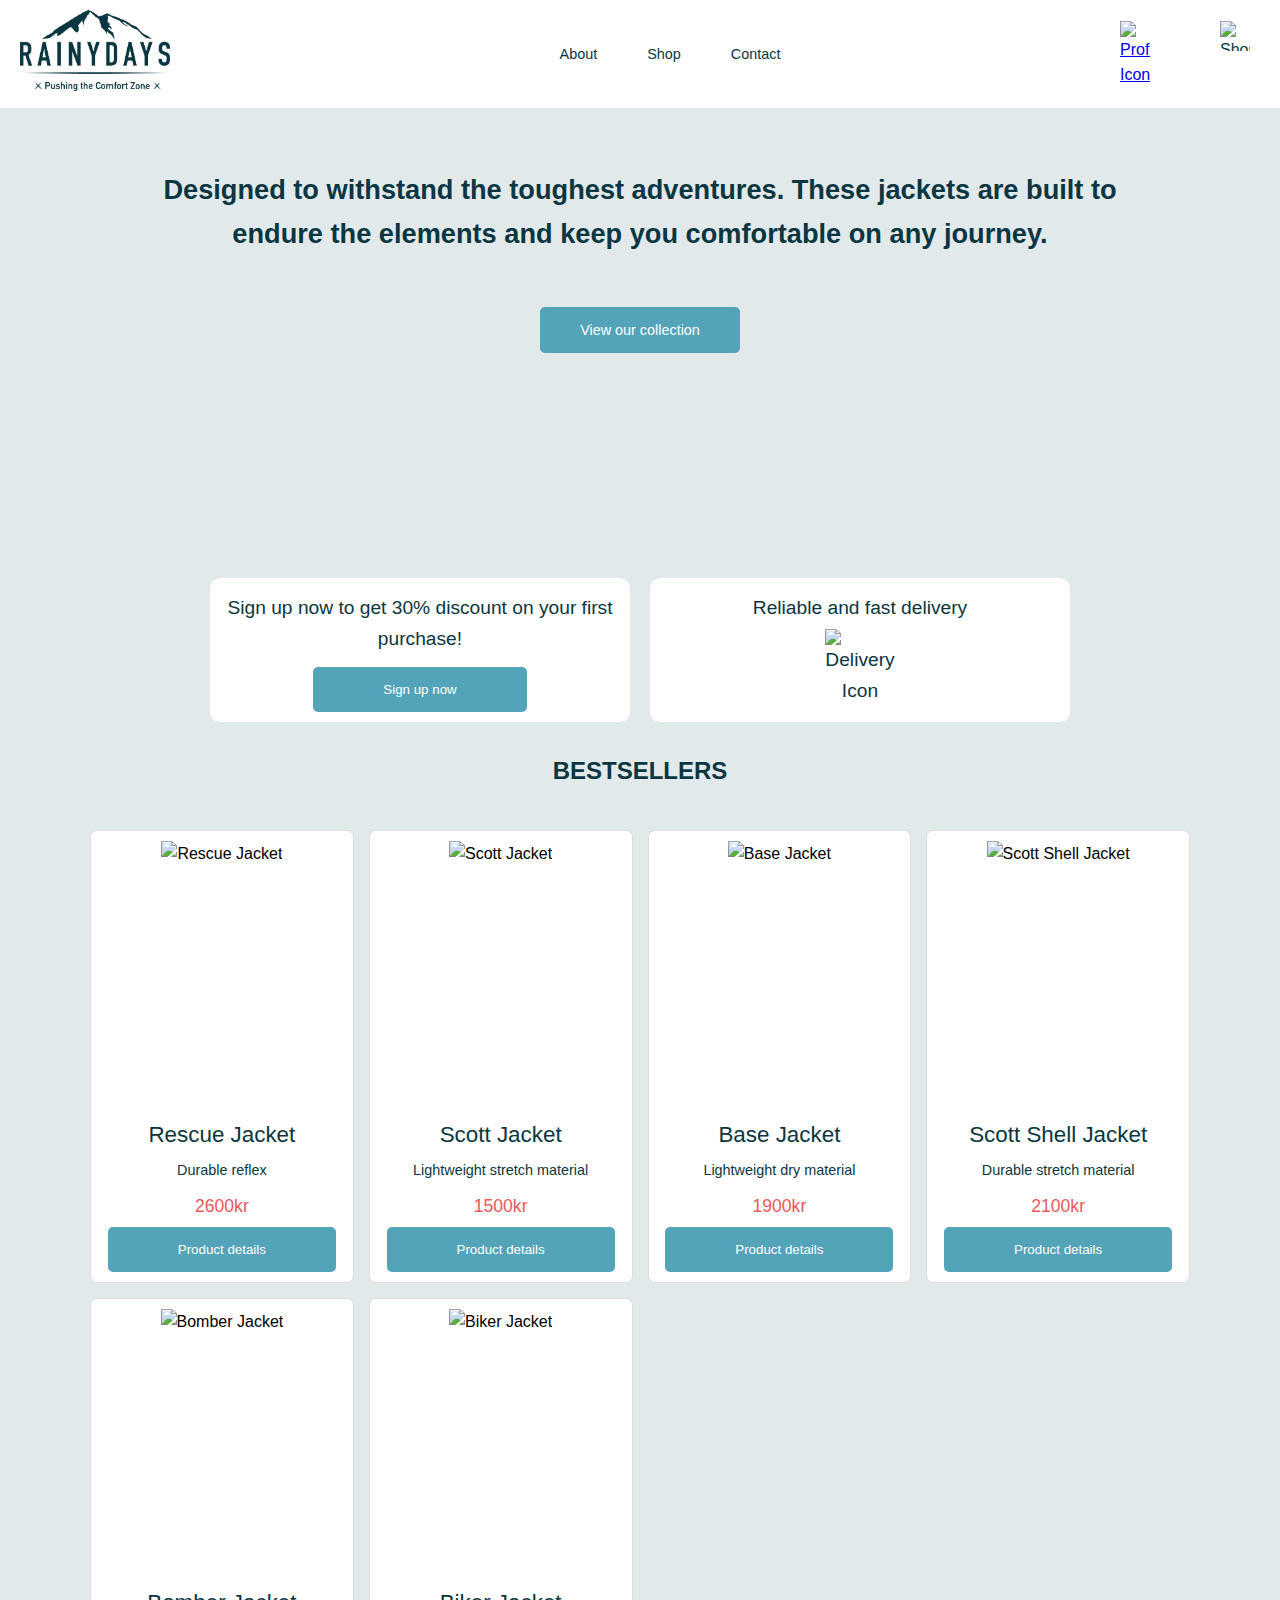
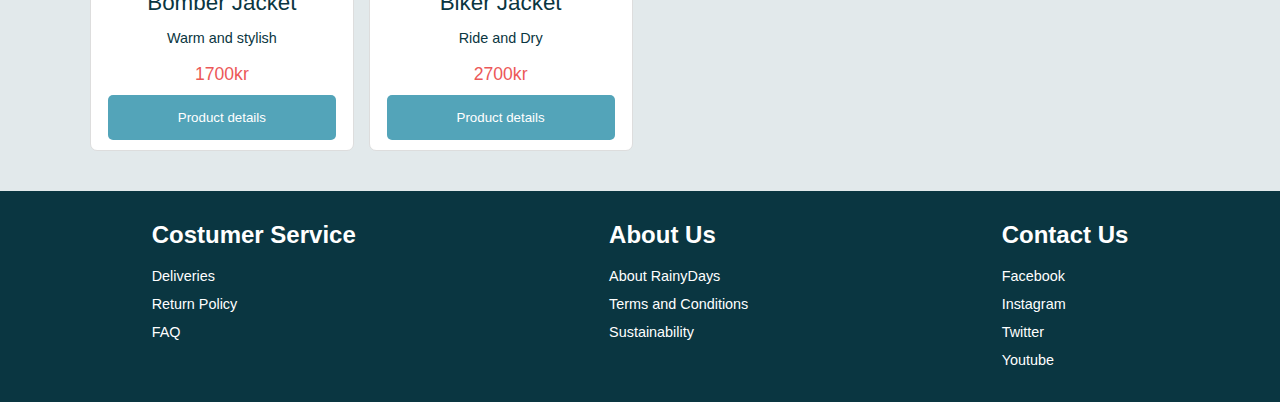
==== index.html @ e70652da "udpate css" ====
<!DOCTYPE html>
<html lang="en">
  <head>
    <meta charset="UTF-8" />
    <meta name="viewport" content="width=device-width, initial-scale=1.0" />
    <meta
      name="description"
      content="Durable jackets for toughest adventures"
    />
    <link rel="stylesheet" href="./css/styles.css" />
    <title>Rainy Days</title>
  </head>

  <body>
    <header>
      <div class="navbar">
        <a href="index.html"
          ><img src="assets/RainyDays_Logo.png" alt="Brand logo" class="logo"
        /></a>
        <nav>
          <ul class="navlist">
            <li><a href="about.html">About</a></li>
            <li><a href="shop.html">Shop</a></li>
            <li><a href="contact.html">Contact</a></li>
          </ul>
        </nav>
        <div class="top-icons">
          <a href="signup.html"><img
            src="assets/profile-icon.png"
            alt="Profile Icon"
            class="profile-icon"
          /></a>
          <img
            src="assets/shopping-bag-icon.png"
            alt="Shopping Icon"
            class="icon"
          />
        </div>
      </div>
    </header>
    <main>
      <section class="banner">
        <div class="banner-content">
          <h1>
            Designed to withstand the toughest adventures. These jackets are
            built to endure the elements and keep you comfortable on any
            journey.
          </h1>
          <a href="shop.html"
            ><button class="cta_banner">View our collection</button></a
          >
        </div>
      </section>
      <section class="column">
        <div class="item promo">
          
          <p>Sign up now to get 30% discount on your first purchase!</p>
          <a href="signup.html"><button class="cta-small">Sign up now</button></a>
        </div>
        <div class="item delivery">
          <p>Reliable and fast delivery</p>
          <img
            src="assets/delivery-icon.png"
            alt="Delivery Icon"
            class="delivery-icon"
          />
        </div>
      </section>
      <h2 class="best-sellers">BESTSELLERS</h2>
      <section class="product-container">
        <figure class="product-item">
          <img
            src="assets/images/RainyDays_Jacket1.jpg"
            class="jacket_image"
            alt="Rescue Jacket"
          />
          <figcaption class="jacket_name">Rescue Jacket</figcaption>
          <p class="jacket_description">Durable reflex</p>
          <p class="jacket_price">2600kr</p>
          <a href="product-page.html"><button class="cta-small">Product details</button></a>
        </figure>

        <figure class="product-item">
          <img
            src="assets/images/RainyDays_Jacket2.jpg"
            class="jacket_image"
            alt="Scott Jacket"
          />
          <figcaption class="jacket_name">Scott Jacket</figcaption>
          <p class="jacket_description">Lightweight stretch material</p>
          <p class="jacket_price">1500kr</p>
          <a href="product-page.html"><button class="cta-small">Product details</button></a>
        </figure>
        <figure class="product-item">
          <img
            src="assets/images/RainyDays_Jacket3.jpg"
            class="jacket_image"
            alt="Base Jacket"
          />
          <figcaption class="jacket_name">Base Jacket</figcaption>
          <p class="jacket_description">Lightweight dry material</p>
          <p class="jacket_price">1900kr</p>
          <a href="product-page.html"><button class="cta-small">Product details</button></a>
        </figure>
        <figure class="product-item">
          <img
            src="assets/images/RainyDays_Jacket4.jpg"
            class="jacket_image"
            alt="Scott Shell Jacket"
          />
          <figcaption class="jacket_name">Scott Shell Jacket</figcaption>
          <p class="jacket_description">Durable stretch material</p>
          <p class="jacket_price">2100kr</p>
          <a href="product-page.html"><button class="cta-small">Product details</button></a>
        </figure>
        <figure class="product-item">
          <img
            src="assets/images/RainyDays_Jacket5.jpg"
            class="jacket_image"
            alt="Bomber Jacket"
          />
          <figcaption class="jacket_name">Bomber Jacket</figcaption>
          <p class="jacket_description">Warm and stylish</p>
          <p class="jacket_price">1700kr</p>
          <a href="product-page.html"><button class="cta-small">Product details</button></a>
        </figure>
        <figure class="product-item">
          <img
            src="assets/images/RainyDays_Jacket6.jpg"
            class="jacket_image"
            alt="Biker Jacket"
          />
          <figcaption class="jacket_name">Biker Jacket</figcaption>
          <p class="jacket_description">Ride and Dry</p>
          <p class="jacket_price">2700kr</p>
          <a href="product-page.html"><button class="cta-small">Product details</button></a>
        </figure>
      </section>
    </main>
    <div class="footer-container">
      <div class="footer">
        <div class="footer-heading footer-1">
          <h2>Costumer Service</h2>
          <a href="#">Deliveries</a>
          <a href="#">Return Policy</a>
          <a href="#">FAQ</a>
        </div>
        <div class="footer-heading footer-2">
          <h2>About Us</h2>
          <a href="about.html">About RainyDays</a>
          <a href="#">Terms and Conditions</a>
          <a href="#">Sustainability</a>
        </div>
        <div class="footer-heading footer-3">
          <h2>Contact Us</h2>
          <a href="#">Facebook</a>
          <a href="#">Instagram</a>
          <a href="#">Twitter</a>
          <a href="#">Youtube</a>
        </div>
        
    </div>
  </body>
</html>
---- css/styles.css ----
/* Use import to split up your CSS into manageable chunks */
@import url("./reset.css");
/* Files that are only needed to be imported are called partials */
/* These are marked with an underscore: */
@import url("./variables.css");
/* Feel free to add as many of these imports as you need */

/*body {
  color: var(--color-primary);
  background-color: var(--color-secondary);
}

.centered {
  display: flex;
  justify-content: center;
  align-items: center;
  justify-content: center;
  text-align: center;
}*/

@font-face {
  font-family: "Poppins Medium";
  src: url(../assets/fonts/Poppins-Medium.ttf) format("truetype");
}

* {
  margin: 0;
  padding: 0;
  box-sizing: border-box;
}

body {
  font-family: Poppins Medium, sans-serif;
  line-height: 1.6;
  background-color: #e2e9eb;
}

/* Nav */

header {
  background: #fff;
  color: #0a3641;
  padding: 10px 20px;
}

.logo {
  max-width: 150px;
}

.navbar {
  display: flex;
  align-items: center;
  justify-content: space-between;
}

nav ul {
  display: flex;
  list-style: none;
}

nav ul li {
  margin-left: 50px;
}

nav ul li a {
  font-size: 0.9rem;
  color: #0a3641;
  text-decoration: none;
}

/* Nav icons */

.top-icons {
  display: flex;
}

.profile-icon {
  max-width: 30px;
  margin-right: 70px;
}

.icon {
  max-width: 30px;
  max-height: 30px;
  margin-right: 10px;
}

/* Banner */

.banner {
  background: url("../assets/images/banner2.jpg");
  padding: 60px 20px;
  text-align: center;
  background-size: cover;
  background-repeat: no-repeat;
  background-position-x: center;
  background-position-y: top;
  min-height: 440px;
}

.banner-content h1 {
  margin: 0 100px;
  color: #0a3641;
  font-size: 1.7rem;
}

.cta_banner {
  background: #53a4b9;
  color: #fff;
  border: none;
  padding: 15px 40px;
  font-size: 0.9rem;
  cursor: pointer;
  border-radius: 5px;
  margin-top: 52px;
}

/* Column */

.column {
  display: flex;
  margin: 20px 200px;
}

.item {
  text-align: center;
  padding: 10px;
  flex: 1; /* make it responsive */
  margin: 10px;
  border-radius: 10px;
  color: #0a3641;
  font-size: 1.2rem;
}

.item p {
  margin: 5px 0;
}

.item img {
  max-width: 70px;
}

.promo {
  background: #ffffff;
}

.delivery {
  background: #fff;
}

/* Bestsellers */

.best-sellers {
  text-align: center;
  margin: 20px 0;
  color: #0a3641;
}

.jacket_image {
  max-width: 230px;
  max-height: 270px;
  min-height: 270px;
}

.jacket_name {
  margin-top: 6px;
  font-size: 1.4em;
  color: #0a3641;
}

.jacket_description {
  margin-top: 6px;
  font-size: 0.9em;
  color: #0a3641;
}

.jacket_price {
  margin-top: 6px;
  font-size: 1.1em;
  color: #ec5858;
}

.product-container {
  display: grid;
  grid-template-columns: repeat(auto-fill, minmax(260px, 1fr));
  gap: 15px;
  margin: 40px 90px;
  justify-content: center;
}

.product-item {
  background: #fff;
  border: 1px solid #ddd;
  border-radius: 7px;
  text-align: center;
  padding: 10px;
}

.cta-small {
  background: #53a4b9;
  border: none;
  color: #fff;
  border-radius: 5px;
  padding: 15px 70px;
  margin-top: 7px;
  cursor: pointer;
  max-width: 250px;
  align-items: center;
}

/* Footer */

.footer-container {
  background: #0a3641;
  color: #fff;
  padding: 25px;
  text-align: left;
}

.footer {
  display: flex;
  flex-wrap: wrap;
  justify-content: space-around;
}

.footer-heading h2 {
  margin-bottom: 10px;
}

.footer-heading a {
  color: #fff;
  text-decoration: none;
  display: block;
  margin: 5px 0;
  font-size: 0.9rem;
}

/* Hover */

.navlist a:hover,
.footer-heading a:hover {
  color: #53a4b9;
  transition: 0.3s ease-out;
}

.cta-small:hover,
.cta_banner:hover {
  transform: scale(1.1);
}

/* Media queries */

@media only screen and (max-width: 768px) {
  .navbar {
    flex-direction: column;
    align-items: flex-start;
  }

  .top-icons {
    display: none;
  }

  .nav ul {
    flex-direction: column;
    margin-top: 10px;
  }

  .banner-content h1 {
    margin-top: 130px;
    margin-left: 0;
    margin-right: 0;
    margin-bottom: 0;
    color: #e2e9eb;
  }

  .cta_banner {
    margin-top: 20px;
  }

  .column {
    flex-direction: column;
    align-items: center;
    margin: 10px 0;
  }

  .footer {
    flex-direction: column;
    align-items: center;
  }

  .footer-container {
    text-align: center;
  }

  .about_container {
    flex-direction: column;
    align-items: center;
  }
}

/* About Page */

.about_container {
  display: flex;
  padding: 30px 70px;
  align-items: center;
}

.about_story {
  max-width: 500px;
  min-height: 600px;
  line-height: 1.6;
  color: #0a3641;
  text-align: justify;
  margin-left: 20px;
}

.about_story h1 {
  font-size: 2rem;
  margin-bottom: 20px;
  text-align: center;
}

.about_image {
  max-width: 400px;
  max-height: 550px;
  margin: 10px 10px;
}

/* Product Page */

.product_image {
  max-width: 400px;
  max-height: 390px;
}

.product_details {
  max-width: 500px;
  max-height: 490px;
  line-height: 1.6;
  color: #0a3641;
  text-align: justify;
}

.product_container {
  padding: 15px 40px;
}

.product_price {
  display: flex;
  margin-top: 20px;
}

.jacket_price {
  margin-top: 10px;
}

.product_cta {
  margin-top: 10px;
  margin-left: 40px;
}

/* Contact Us / Sign up */

.contact_container,
.signup_container {
  max-width: 500px;
  padding: 20px;
  margin: 20px 20px;
  background: #fff;
  border-radius: 5px;
}

.contact_title,
.signup_title {
  text-align: center;
  color: #0a3641;
}

label {
  display: block;
  margin: 10px 0 5px;
  color: #0a3641;
  align-items: center;
}

textarea,
input {
  width: 100%;
  margin-bottom: 5px;
  padding: 6px;
  border: 1px solid #0a3641;
  border-radius: 5px;
  opacity: 25%;
}

.contact_cta {
  margin-bottom: 20px;
}

.sign_cta {
  margin-top: 20px;
}
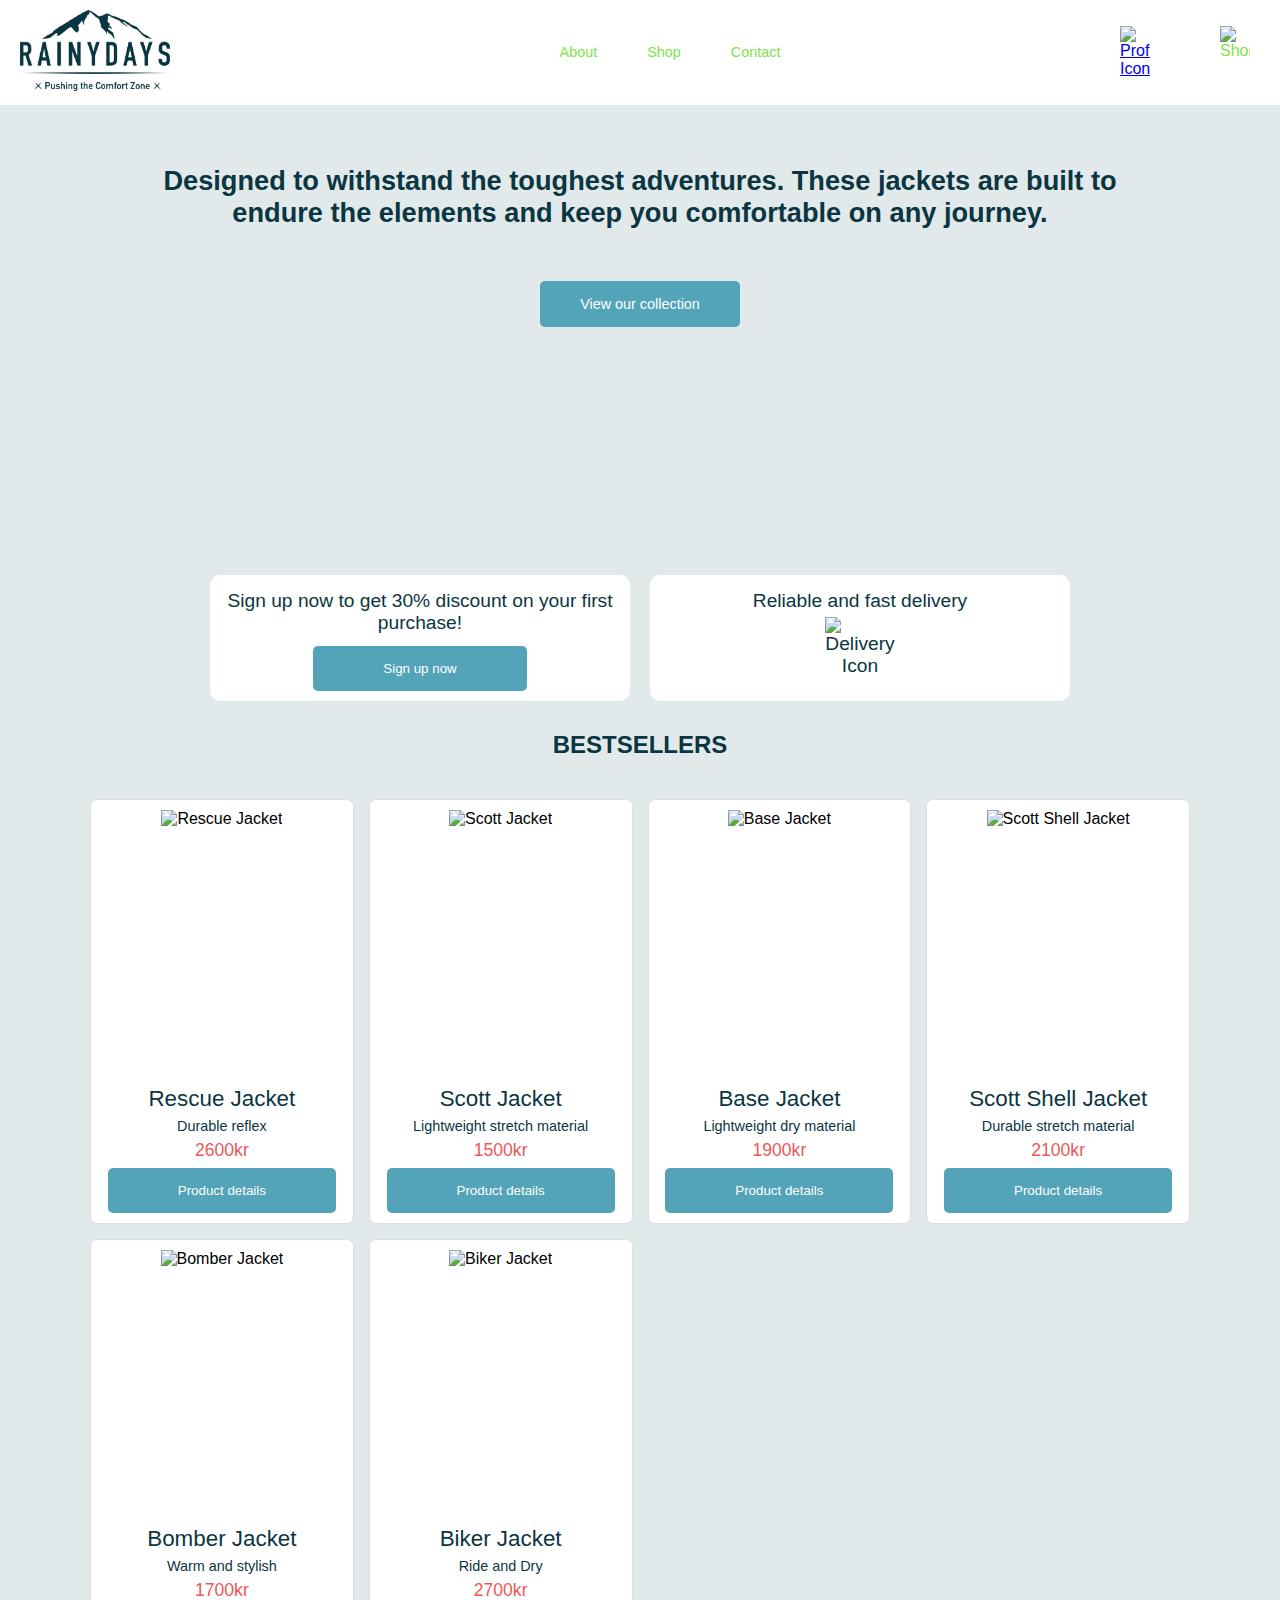
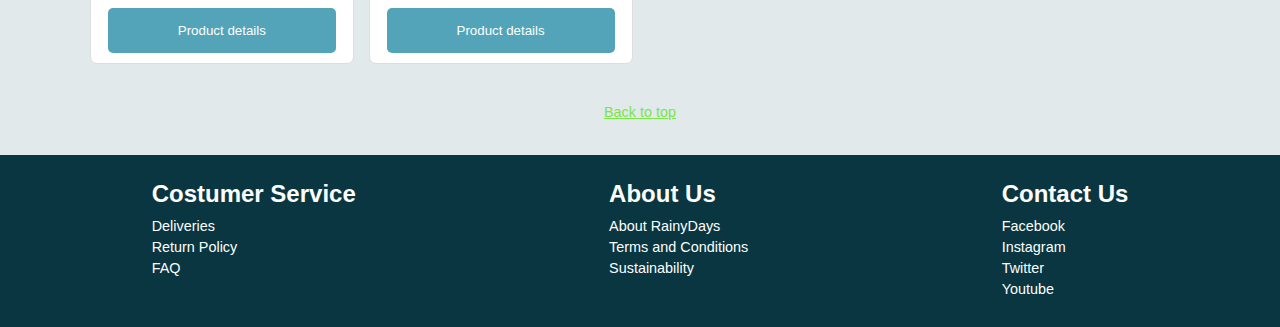
==== commit 465a0af2: "added scroll effect and minor changes" ====
--- a/index.html
+++ b/index.html
@@ -7,13 +7,13 @@
       name="description"
       content="Durable jackets for toughest adventures"
     />
-    <link rel="stylesheet" href="./css/styles.css" />
+    <link rel="stylesheet" href="./css/index.css" />
     <title>Rainy Days</title>
   </head>
 
   <body>
-    <header>
-      <div class="navbar">
+    <header id="top">
+      <div class="navbar" >
         <a href="index.html"
           ><img src="assets/RainyDays_Logo.png" alt="Brand logo" class="logo"
         /></a>
@@ -136,6 +136,7 @@
           <a href="product-page.html"><button class="cta-small">Product details</button></a>
         </figure>
       </section>
+      <a href="#top" class="back_to_top">Back to top</a>
     </main>
     <div class="footer-container">
       <div class="footer">
--- a/css/index.css
+++ b/css/index.css
@@ -0,0 +1,193 @@
+/* Use import to split up your CSS into manageable chunks */
+@import url("./reset.css");
+/* Files that are only needed to be imported are called partials */
+/* These are marked with an underscore: */
+@import url("./variables.css");
+/* Feel free to add as many of these imports as you need */
+
+/*body {
+  color: var(--color-primary);
+  background-color: var(--color-secondary);
+}
+
+.centered {
+  display: flex;
+  justify-content: center;
+  align-items: center;
+  justify-content: center;
+  text-align: center;
+}*/
+
+@import url("./reset.css");
+@import url("./variables.css");
+
+html {
+  scroll-behavior: smooth;
+}
+
+/* Banner */
+
+.banner {
+  background: url("../assets/images/banner2.jpg");
+  padding: 60px 20px;
+  text-align: center;
+  background-size: cover;
+  background-repeat: no-repeat;
+  background-position-x: center;
+  background-position-y: top;
+  min-height: 440px;
+}
+
+.banner-content h1 {
+  margin: 0 100px;
+  color: #0a3641;
+  font-size: 1.7rem;
+}
+
+.cta_banner {
+  background: #53a4b9;
+  color: #fff;
+  border: none;
+  padding: 15px 40px;
+  font-size: 0.9rem;
+  cursor: pointer;
+  border-radius: 5px;
+  margin-top: 52px;
+}
+
+/* Column */
+
+.column {
+  display: flex;
+  margin: 20px 200px;
+}
+
+.item {
+  text-align: center;
+  padding: 10px;
+  flex: 1; /* make it responsive */
+  margin: 10px;
+  border-radius: 10px;
+  color: #0a3641;
+  font-size: 1.2rem;
+}
+
+.item p {
+  margin: 5px 0;
+}
+
+.item img {
+  max-width: 70px;
+}
+
+.promo {
+  background: #ffffff;
+}
+
+.delivery {
+  background: #fff;
+}
+
+/* Bestsellers */
+
+.best-sellers {
+  text-align: center;
+  margin: 20px 0;
+  color: #0a3641;
+}
+
+.jacket_image {
+  max-width: 230px;
+  max-height: 270px;
+  min-height: 270px;
+}
+
+.jacket_name {
+  margin-top: 6px;
+  font-size: 1.4em;
+  color: #0a3641;
+}
+
+.jacket_description {
+  margin-top: 6px;
+  font-size: 0.9em;
+  color: #0a3641;
+}
+
+.jacket_price {
+  margin-top: 6px;
+  font-size: 1.1em;
+  color: #ec5858;
+}
+
+.product-container {
+  display: grid;
+  grid-template-columns: repeat(auto-fill, minmax(260px, 1fr));
+  gap: 15px;
+  margin: 40px 90px;
+  justify-content: center;
+}
+
+.product-item {
+  background: #fff;
+  border: 1px solid #ddd;
+  border-radius: 7px;
+  text-align: center;
+  padding: 10px;
+}
+
+.back_to_top {
+  display: flex;
+  justify-content: center;
+  margin-bottom: 35px;
+  text-decoration: underline;
+  color: var(--color-primary);
+  font-size: 0.9rem;
+}
+
+/* Media queries */
+
+@media only screen and (max-width: 768px) {
+  .navbar {
+    flex-direction: column;
+    align-items: flex-start;
+  }
+
+  .top-icons {
+    display: none;
+  }
+
+  .nav ul {
+    flex-direction: column;
+    margin-top: 20px;
+  }
+
+  .banner-content h1 {
+    margin: 150px 0 0 0;
+    color: var(--color-secondary);
+  }
+
+  .cta_banner {
+    margin-top: 20px;
+  }
+
+  .column {
+    flex-direction: column;
+    align-items: center;
+    margin: 10px 0;
+  }
+
+  .footer {
+    flex-direction: column;
+    align-items: center;
+  }
+
+  .footer-container {
+    text-align: center;
+  }
+
+  .about_container {
+    flex-direction: column;
+    align-items: center;
+  }
+}
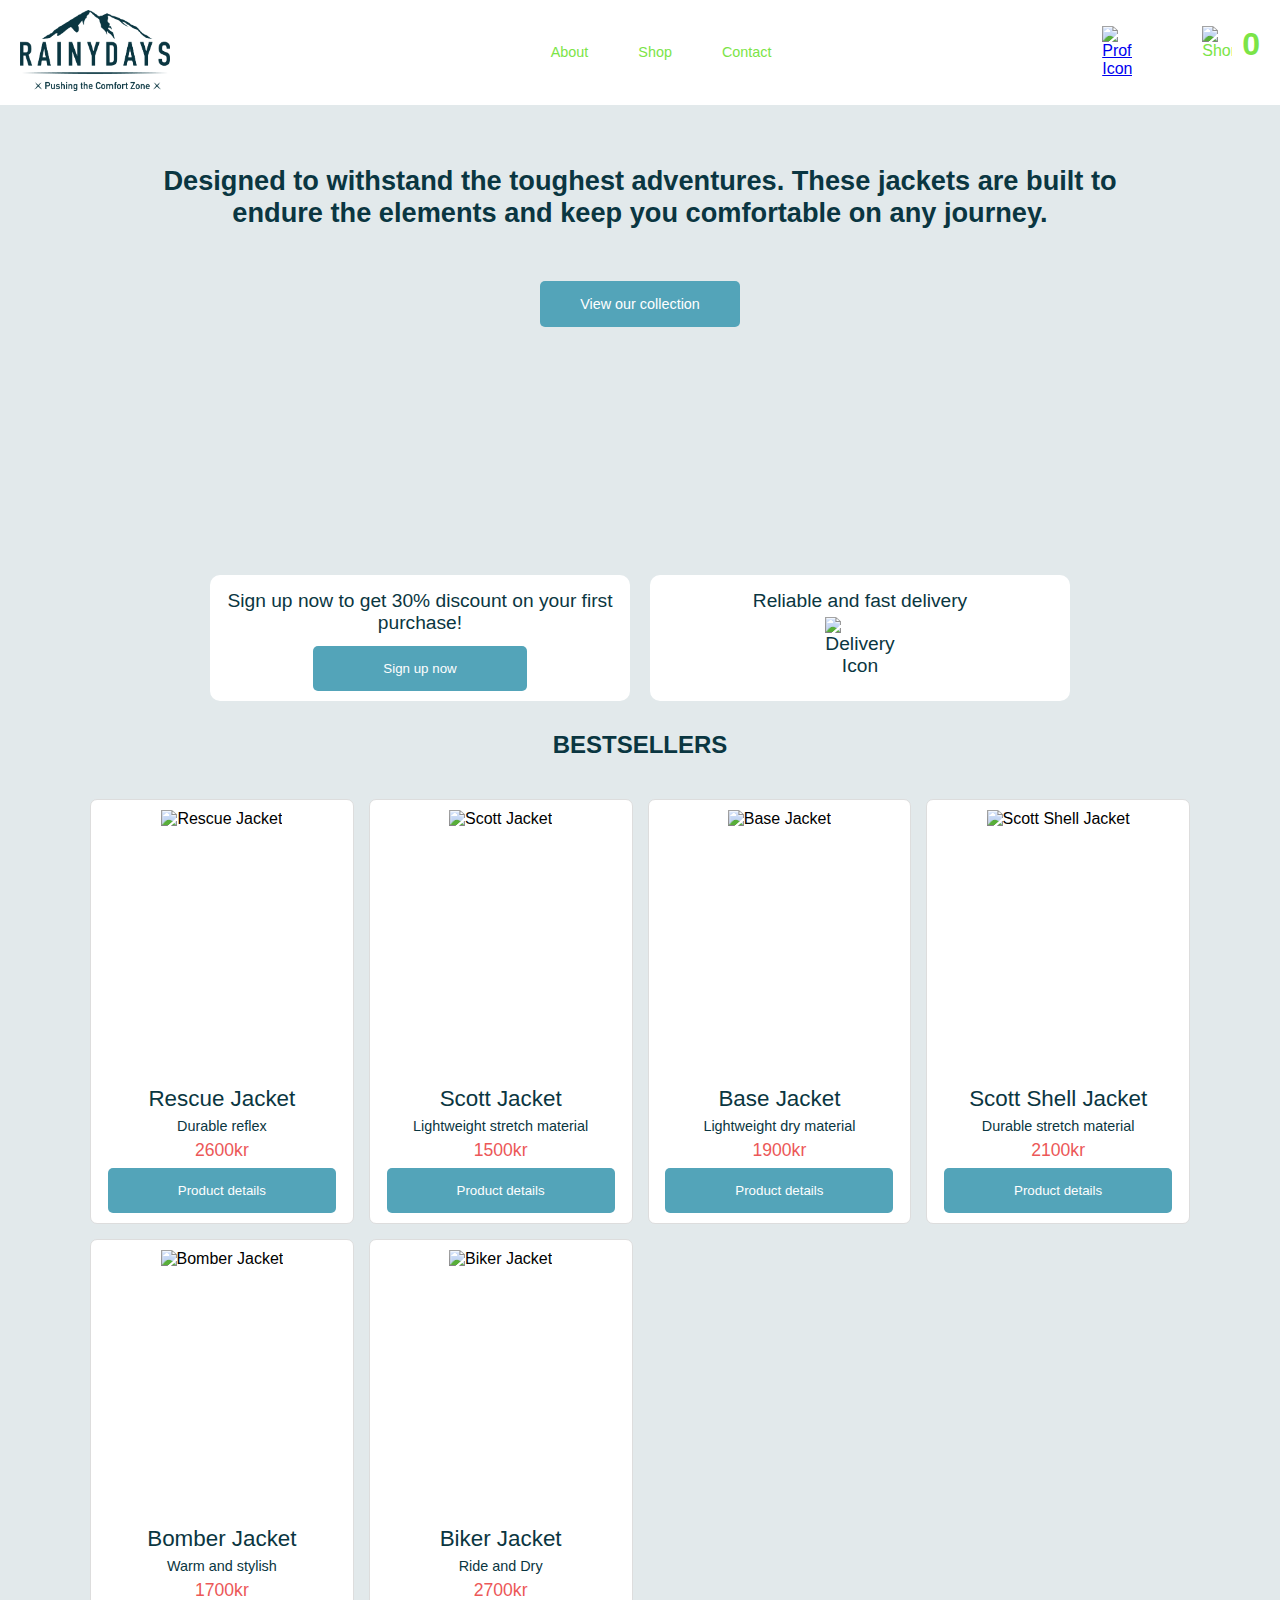
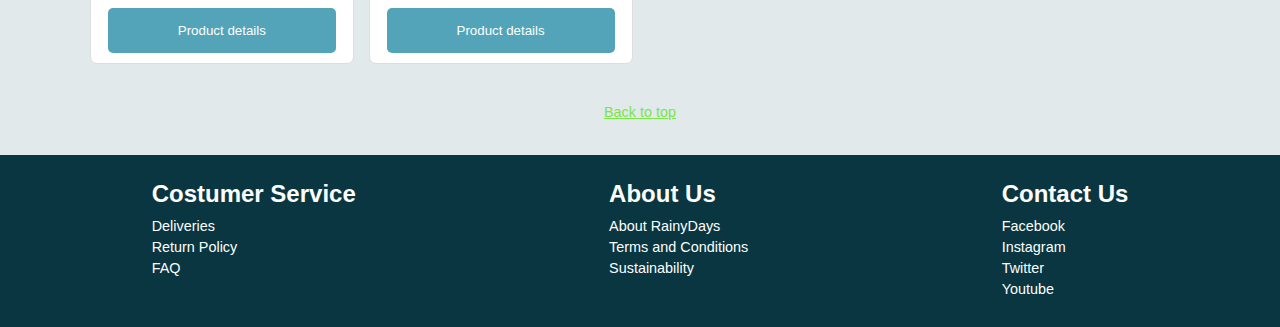
==== commit 70d381d2: "confirm page" ====
--- a/index.html
+++ b/index.html
@@ -13,7 +13,7 @@
 
   <body>
     <header id="top">
-      <div class="navbar" >
+      <div class="navbar">
         <a href="index.html"
           ><img src="assets/RainyDays_Logo.png" alt="Brand logo" class="logo"
         /></a>
@@ -25,16 +25,20 @@
           </ul>
         </nav>
         <div class="top-icons">
-          <a href="signup.html"><img
-            src="assets/profile-icon.png"
-            alt="Profile Icon"
-            class="profile-icon"
+          <a href="signup.html"
+            ><img
+              src="assets/profile-icon.png"
+              alt="Profile Icon"
+              class="profile-icon"
           /></a>
-          <img
-            src="assets/shopping-bag-icon.png"
-            alt="Shopping Icon"
-            class="icon"
-          />
+          <div onclick="window.location.href='checkoutDetails.html'">
+            <img
+              src="assets/shopping-bag-icon.png"
+              alt="Shopping Icon"
+              class="icon"
+            />
+          </div>
+          <h1 id="counter"></h1>
         </div>
       </div>
     </header>
@@ -53,9 +57,10 @@
       </section>
       <section class="column">
         <div class="item promo">
-          
           <p>Sign up now to get 30% discount on your first purchase!</p>
-          <a href="signup.html"><button class="cta-small">Sign up now</button></a>
+          <a href="signup.html"
+            ><button class="cta-small">Sign up now</button></a
+          >
         </div>
         <div class="item delivery">
           <p>Reliable and fast delivery</p>
@@ -77,7 +82,9 @@
           <figcaption class="jacket_name">Rescue Jacket</figcaption>
           <p class="jacket_description">Durable reflex</p>
           <p class="jacket_price">2600kr</p>
-          <a href="product-page.html"><button class="cta-small">Product details</button></a>
+          <a href="product-page.html"
+            ><button class="cta-small">Product details</button></a
+          >
         </figure>
 
         <figure class="product-item">
@@ -89,7 +96,9 @@
           <figcaption class="jacket_name">Scott Jacket</figcaption>
           <p class="jacket_description">Lightweight stretch material</p>
           <p class="jacket_price">1500kr</p>
-          <a href="product-page.html"><button class="cta-small">Product details</button></a>
+          <a href="product-page.html"
+            ><button class="cta-small">Product details</button></a
+          >
         </figure>
         <figure class="product-item">
           <img
@@ -100,7 +109,9 @@
           <figcaption class="jacket_name">Base Jacket</figcaption>
           <p class="jacket_description">Lightweight dry material</p>
           <p class="jacket_price">1900kr</p>
-          <a href="product-page.html"><button class="cta-small">Product details</button></a>
+          <a href="product-page.html"
+            ><button class="cta-small">Product details</button></a
+          >
         </figure>
         <figure class="product-item">
           <img
@@ -111,7 +122,9 @@
           <figcaption class="jacket_name">Scott Shell Jacket</figcaption>
           <p class="jacket_description">Durable stretch material</p>
           <p class="jacket_price">2100kr</p>
-          <a href="product-page.html"><button class="cta-small">Product details</button></a>
+          <a href="product-page.html"
+            ><button class="cta-small">Product details</button></a
+          >
         </figure>
         <figure class="product-item">
           <img
@@ -122,7 +135,9 @@
           <figcaption class="jacket_name">Bomber Jacket</figcaption>
           <p class="jacket_description">Warm and stylish</p>
           <p class="jacket_price">1700kr</p>
-          <a href="product-page.html"><button class="cta-small">Product details</button></a>
+          <a href="product-page.html"
+            ><button class="cta-small">Product details</button></a
+          >
         </figure>
         <figure class="product-item">
           <img
@@ -133,12 +148,15 @@
           <figcaption class="jacket_name">Biker Jacket</figcaption>
           <p class="jacket_description">Ride and Dry</p>
           <p class="jacket_price">2700kr</p>
-          <a href="product-page.html"><button class="cta-small">Product details</button></a>
+          <a href="product-page.html"
+            ><button class="cta-small">Product details</button></a
+          >
         </figure>
       </section>
       <a href="#top" class="back_to_top">Back to top</a>
+      <script src="./js/script.js"></script>
     </main>
-    <div class="footer-container">
+    <footer class="footer-container">
       <div class="footer">
         <div class="footer-heading footer-1">
           <h2>Costumer Service</h2>
@@ -159,7 +177,8 @@
           <a href="#">Twitter</a>
           <a href="#">Youtube</a>
         </div>
-        
-    </div>
+      </div>
+    </footer>
+    <script src="./js/index.js"></script>
   </body>
 </html>
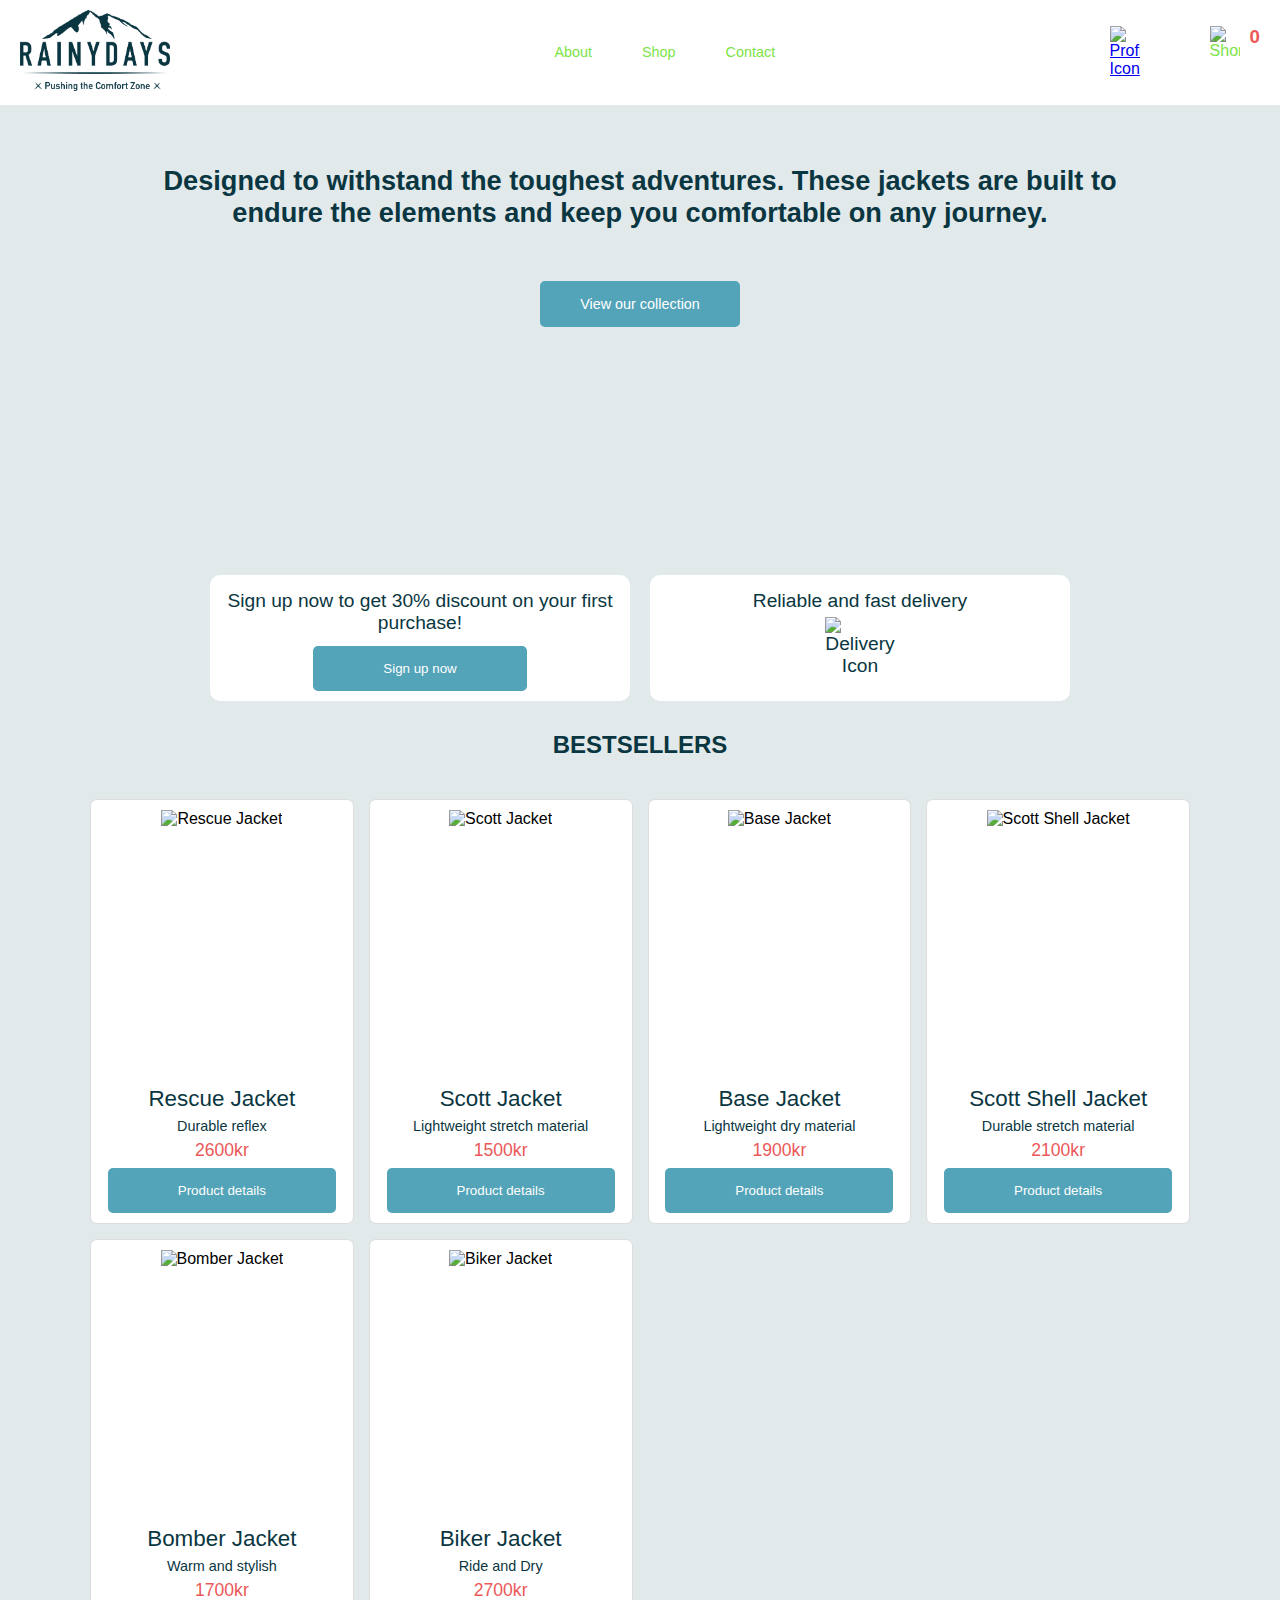
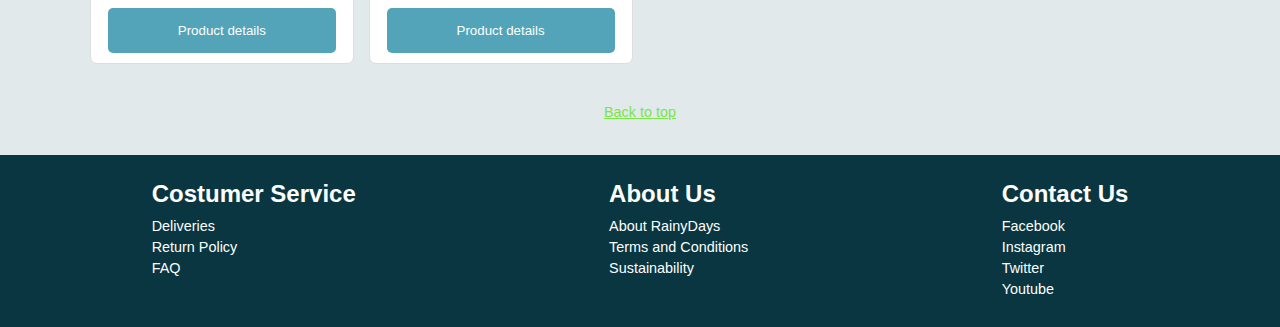
==== commit 39f93ba4: "filter js" ====
--- a/index.html
+++ b/index.html
@@ -38,7 +38,7 @@
               class="icon"
             />
           </div>
-          <h1 id="counter"></h1>
+          <h3 id="counter"></h3>
         </div>
       </div>
     </header>
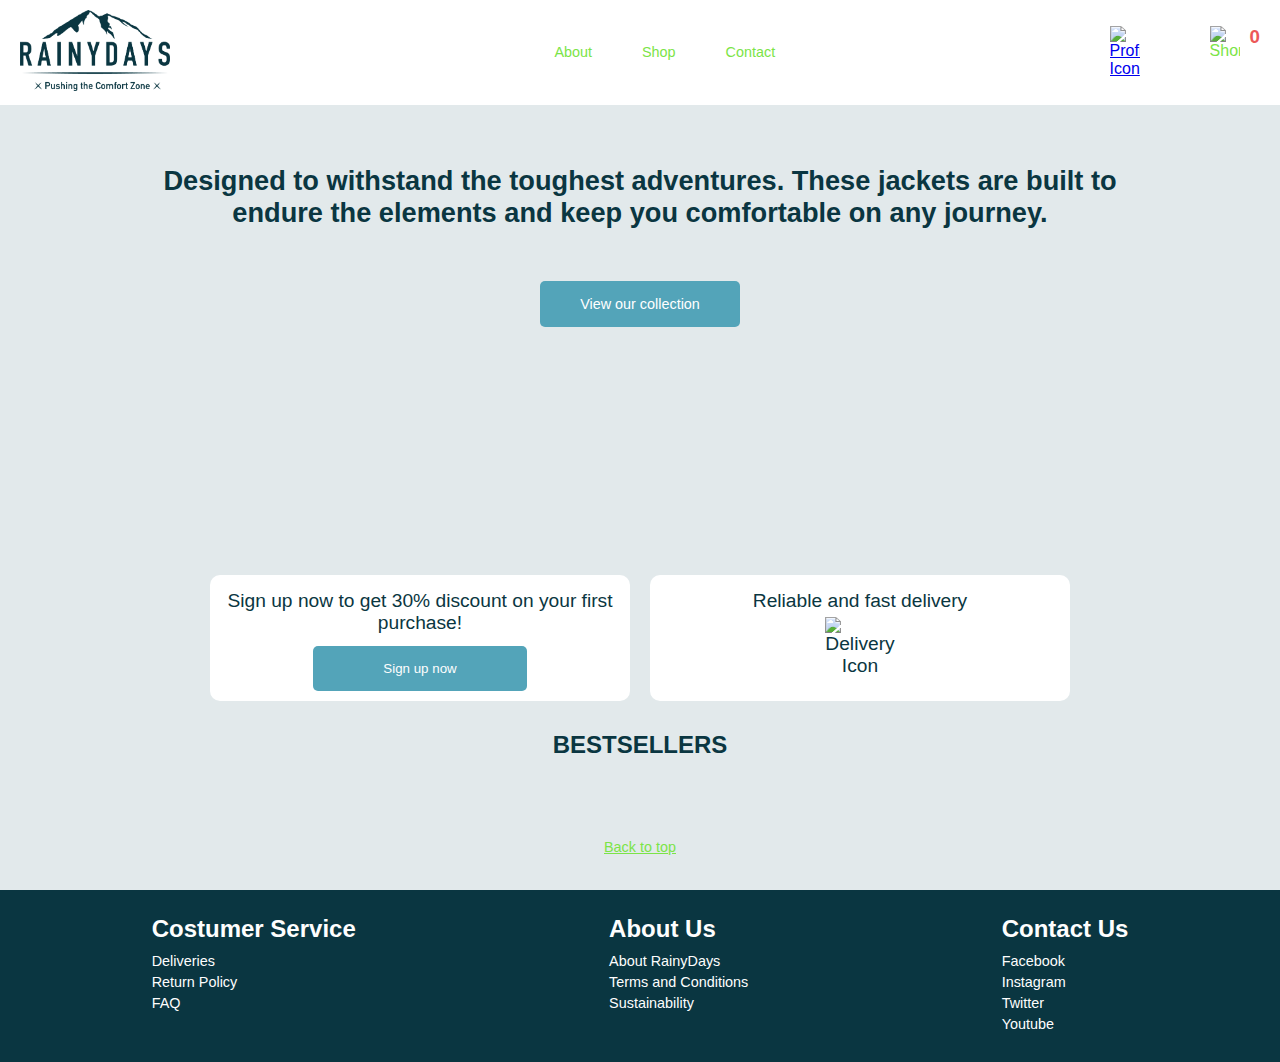
==== commit f0076cfc: "minor changes" ====
--- a/index.html
+++ b/index.html
@@ -72,8 +72,8 @@
         </div>
       </section>
       <h2 class="best-sellers">BESTSELLERS</h2>
-      <section class="product-container">
-        <figure class="product-item">
+      <section id="myProductContainer" class="product-container">
+        <!-- <figure class="product-item">
           <img
             src="assets/images/RainyDays_Jacket1.jpg"
             class="jacket_image"
@@ -151,7 +151,7 @@
           <a href="product-page.html"
             ><button class="cta-small">Product details</button></a
           >
-        </figure>
+        </figure> -->
       </section>
       <a href="#top" class="back_to_top">Back to top</a>
       <script src="./js/script.js"></script>
--- a/css/index.css
+++ b/css/index.css
@@ -122,7 +122,7 @@
 
 .product-container {
   display: grid;
-  grid-template-columns: repeat(auto-fill, minmax(260px, 1fr));
+  grid-template-columns: repeat(auto-fill, minmax(400px, 1fr));
   gap: 15px;
   margin: 40px 90px;
   justify-content: center;
@@ -134,6 +134,11 @@
   border-radius: 7px;
   text-align: center;
   padding: 10px;
+  height: 100%;
+  display: flex;
+  flex-direction: column;
+  align-items: center;
+  justify-content: space-evenly;
 }
 
 .back_to_top {
